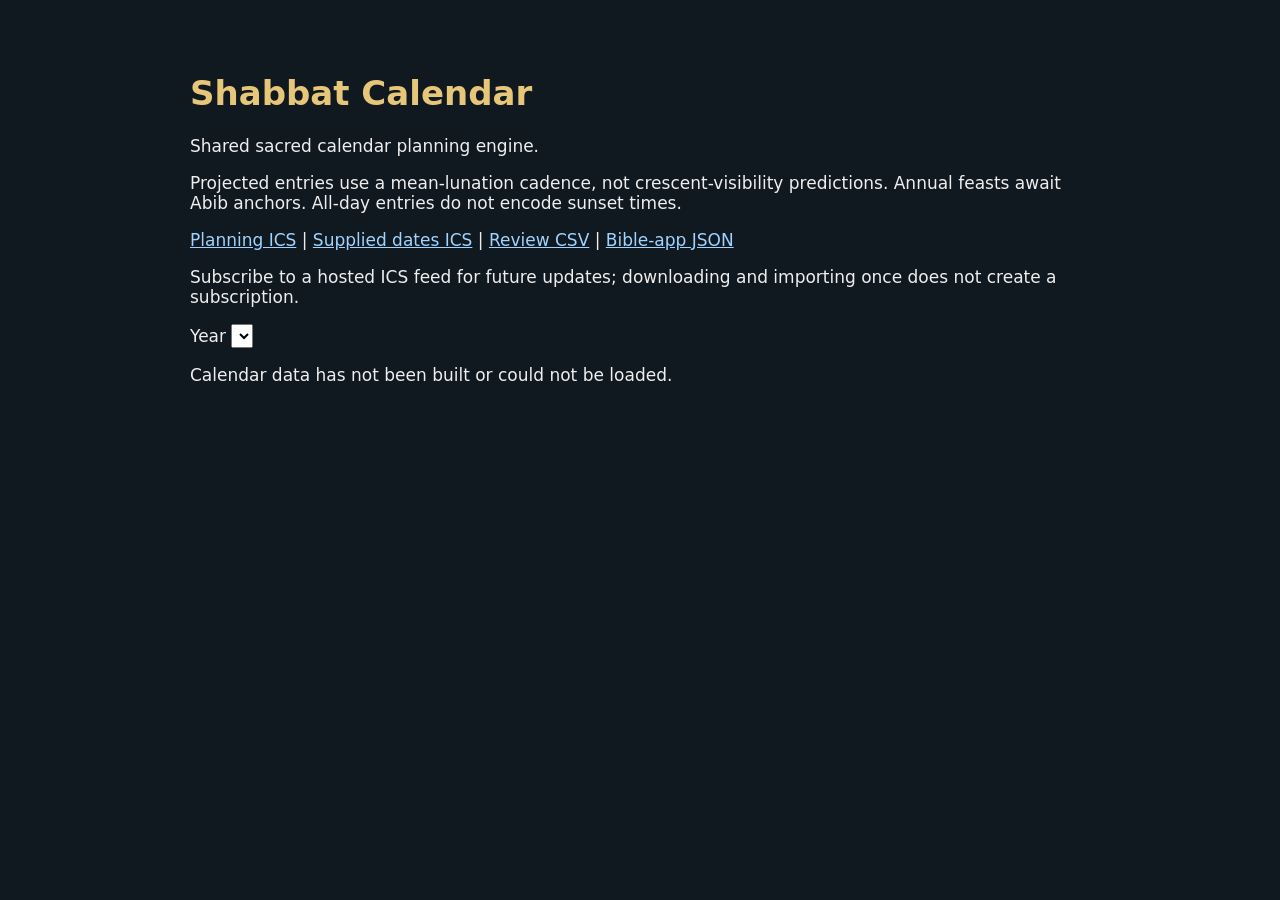
==== public/index.html @ 399f69e1 "Add multi-year sacred calendar engine and planning website" ====
<!doctype html>
<html lang="en"><meta charset="utf-8"><meta name="viewport" content="width=device-width,initial-scale=1"><title>Shabbat Calendar</title>
<style>body{font:17px system-ui;background:#101820;color:#eee;max-width:900px;margin:30px auto;padding:20px}a{color:#9ed4ff}li{margin:12px 0}select{font:inherit}h1{color:#e6c77a}</style>
<h1>Shabbat Calendar</h1><p>Shared sacred calendar planning engine.</p><p>Projected entries use a mean-lunation cadence, not crescent-visibility predictions. Annual feasts await Abib anchors. All-day entries do not encode sunset times.</p>
<p><a href="planning.ics">Planning ICS</a> | <a href="supplied.ics">Supplied dates ICS</a> | <a href="calendar.csv">Review CSV</a> | <a href="calendar.json">Bible-app JSON</a></p>
<p>Subscribe to a hosted ICS feed for future updates; downloading and importing once does not create a subscription.</p>
<label>Year <select id="year"></select></label><p id="pending"></p><ul id="events"></ul>
<script>fetch('calendar.json').then(r=>{if(!r.ok)throw Error('Data unavailable');return r.json()}).then(data=>{const year=document.getElementById('year');for(const y of [...new Set(data.events.map(e=>e.date.slice(0,4)))]){const o=document.createElement('option');o.value=y;o.textContent=y;year.append(o)}function render(){const list=document.getElementById('events');list.replaceChildren();const p=data.pending.find(p=>String(p.year)===year.value);document.getElementById('pending').textContent=p?p.reason:'';for(const e of data.events.filter(e=>e.date.startsWith(year.value))){const li=document.createElement('li');li.textContent=e.date+' - '+e.title+' ['+e.status+']';list.append(li)}}year.onchange=render;render()}).catch(()=>{document.getElementById('pending').textContent='Calendar data has not been built or could not be loaded.'});</script></html>
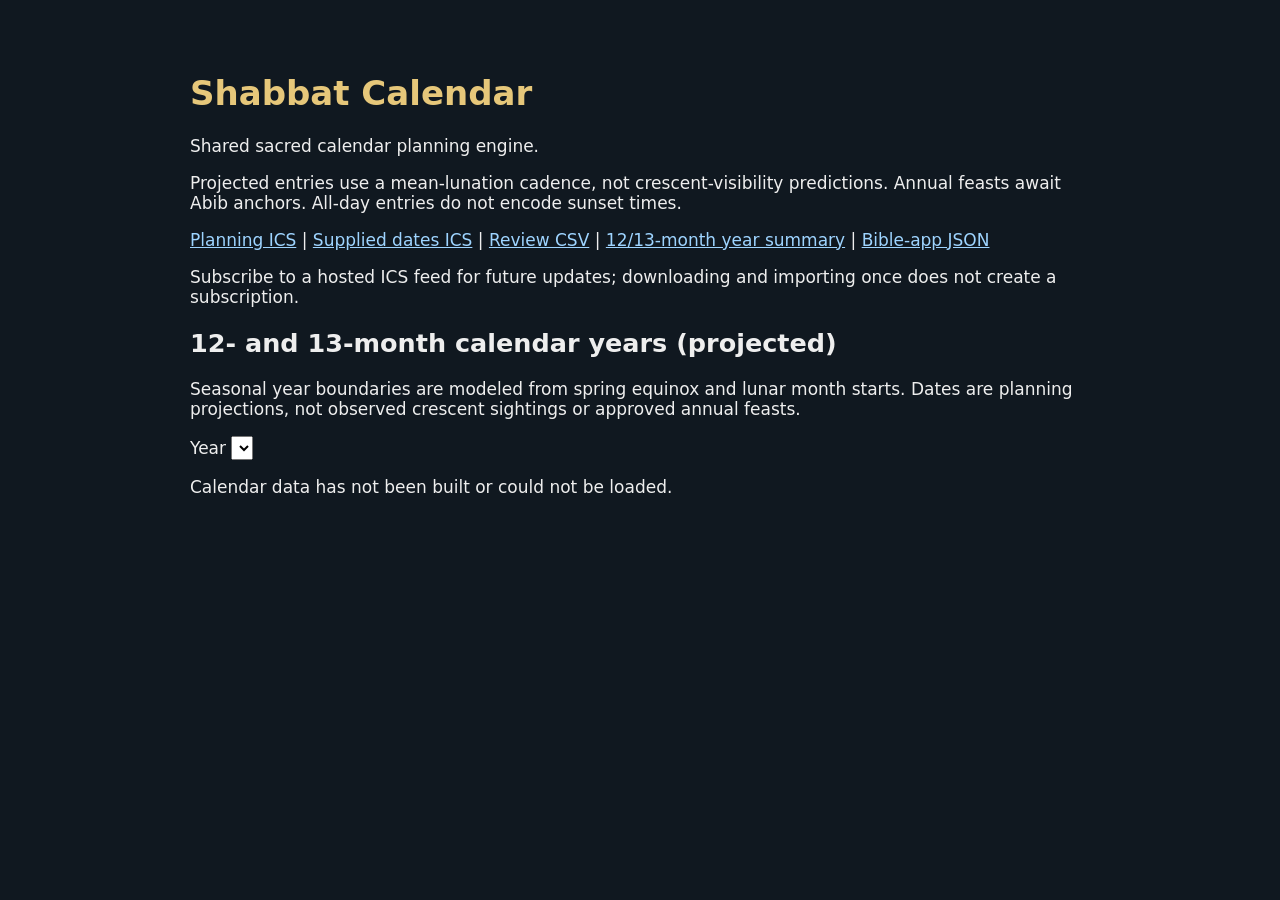
==== commit 36119bb0: "ui: show projected 12- and 13-month years on published Shabbat Calendar" ====
--- a/public/index.html
+++ b/public/index.html
@@ -2,7 +2,7 @@
 <html lang="en"><meta charset="utf-8"><meta name="viewport" content="width=device-width,initial-scale=1"><title>Shabbat Calendar</title>
 <style>body{font:17px system-ui;background:#101820;color:#eee;max-width:900px;margin:30px auto;padding:20px}a{color:#9ed4ff}li{margin:12px 0}select{font:inherit}h1{color:#e6c77a}</style>
 <h1>Shabbat Calendar</h1><p>Shared sacred calendar planning engine.</p><p>Projected entries use a mean-lunation cadence, not crescent-visibility predictions. Annual feasts await Abib anchors. All-day entries do not encode sunset times.</p>
-<p><a href="planning.ics">Planning ICS</a> | <a href="supplied.ics">Supplied dates ICS</a> | <a href="calendar.csv">Review CSV</a> | <a href="calendar.json">Bible-app JSON</a></p>
+<p><a href="planning.ics">Planning ICS</a> | <a href="supplied.ics">Supplied dates ICS</a> | <a href="calendar.csv">Review CSV</a> | <a href="intercalation.csv">12/13-month year summary</a> | <a href="calendar.json">Bible-app JSON</a></p>
 <p>Subscribe to a hosted ICS feed for future updates; downloading and importing once does not create a subscription.</p>
-<label>Year <select id="year"></select></label><p id="pending"></p><ul id="events"></ul>
-<script>fetch('calendar.json').then(r=>{if(!r.ok)throw Error('Data unavailable');return r.json()}).then(data=>{const year=document.getElementById('year');for(const y of [...new Set(data.events.map(e=>e.date.slice(0,4)))]){const o=document.createElement('option');o.value=y;o.textContent=y;year.append(o)}function render(){const list=document.getElementById('events');list.replaceChildren();const p=data.pending.find(p=>String(p.year)===year.value);document.getElementById('pending').textContent=p?p.reason:'';for(const e of data.events.filter(e=>e.date.startsWith(year.value))){const li=document.createElement('li');li.textContent=e.date+' - '+e.title+' ['+e.status+']';list.append(li)}}year.onchange=render;render()}).catch(()=>{document.getElementById('pending').textContent='Calendar data has not been built or could not be loaded.'});</script></html>
+<section aria-labelledby="year-cycle"><h2 id="year-cycle">12- and 13-month calendar years (projected)</h2><p>Seasonal year boundaries are modeled from spring equinox and lunar month starts. Dates are planning projections, not observed crescent sightings or approved annual feasts.</p><ul id="intercalation"></ul></section><label>Year <select id="year"></select></label><p id="pending"></p><ul id="events"></ul>
+<script>fetch('calendar.json').then(r=>{if(!r.ok)throw Error('Data unavailable');return r.json()}).then(data=>{const cycle=document.getElementById('intercalation');for(const item of data.seasonal_years||[]){const li=document.createElement('li');li.textContent=String(item.year)+': '+String(item.month_count)+' lunar months; first month '+item.first_month_start+(item.thirteenth_month_start?'; 13th month starts '+item.thirteenth_month_start:'')+' [planning projection]';cycle.append(li)}const year=document.getElementById('year');for(const y of [...new Set(data.events.map(e=>e.date.slice(0,4)))]){const o=document.createElement('option');o.value=y;o.textContent=y;year.append(o)}function render(){const list=document.getElementById('events');list.replaceChildren();const p=data.pending.find(p=>String(p.year)===year.value);document.getElementById('pending').textContent=p?p.reason:'';for(const e of data.events.filter(e=>e.date.startsWith(year.value))){const li=document.createElement('li');li.textContent=e.date+' - '+e.title+' ['+e.status+']';list.append(li)}}year.onchange=render;render()}).catch(()=>{document.getElementById('pending').textContent='Calendar data has not been built or could not be loaded.'});</script></html>
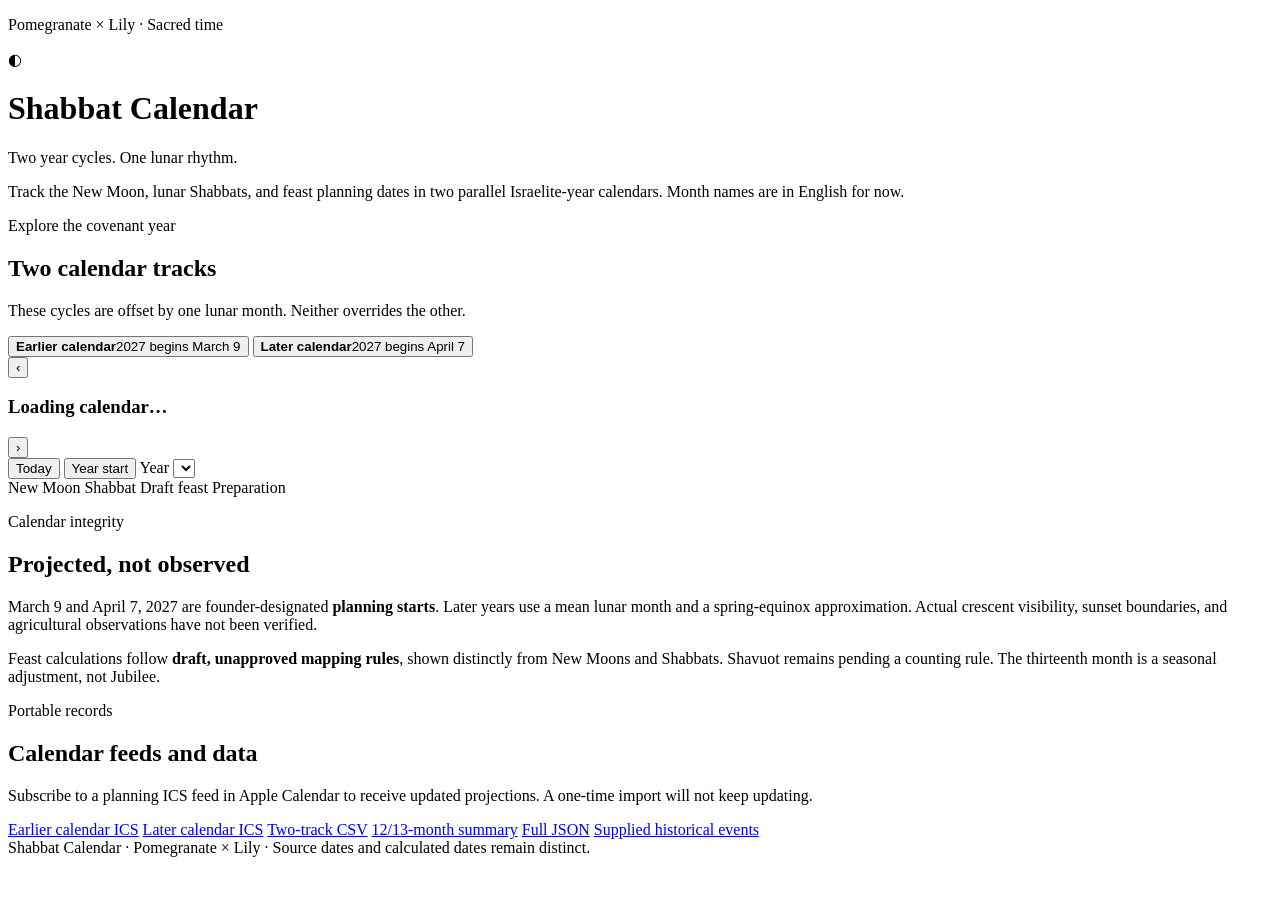
==== commit e7789e6c: "ui: replace dates-only Shabbat page with dual-track calendar layout and downloads" ====
--- a/public/index.html
+++ b/public/index.html
@@ -1,8 +1,74 @@
 <!doctype html>
-<html lang="en"><meta charset="utf-8"><meta name="viewport" content="width=device-width,initial-scale=1"><title>Shabbat Calendar</title>
-<style>body{font:17px system-ui;background:#101820;color:#eee;max-width:900px;margin:30px auto;padding:20px}a{color:#9ed4ff}li{margin:12px 0}select{font:inherit}h1{color:#e6c77a}</style>
-<h1>Shabbat Calendar</h1><p>Shared sacred calendar planning engine.</p><p>Projected entries use a mean-lunation cadence, not crescent-visibility predictions. Annual feasts await Abib anchors. All-day entries do not encode sunset times.</p>
-<p><a href="planning.ics">Planning ICS</a> | <a href="supplied.ics">Supplied dates ICS</a> | <a href="calendar.csv">Review CSV</a> | <a href="intercalation.csv">12/13-month year summary</a> | <a href="calendar.json">Bible-app JSON</a></p>
-<p>Subscribe to a hosted ICS feed for future updates; downloading and importing once does not create a subscription.</p>
-<section aria-labelledby="year-cycle"><h2 id="year-cycle">12- and 13-month calendar years (projected)</h2><p>Seasonal year boundaries are modeled from spring equinox and lunar month starts. Dates are planning projections, not observed crescent sightings or approved annual feasts.</p><ul id="intercalation"></ul></section><label>Year <select id="year"></select></label><p id="pending"></p><ul id="events"></ul>
-<script>fetch('calendar.json').then(r=>{if(!r.ok)throw Error('Data unavailable');return r.json()}).then(data=>{const cycle=document.getElementById('intercalation');for(const item of data.seasonal_years||[]){const li=document.createElement('li');li.textContent=String(item.year)+': '+String(item.month_count)+' lunar months; first month '+item.first_month_start+(item.thirteenth_month_start?'; 13th month starts '+item.thirteenth_month_start:'')+' [planning projection]';cycle.append(li)}const year=document.getElementById('year');for(const y of [...new Set(data.events.map(e=>e.date.slice(0,4)))]){const o=document.createElement('option');o.value=y;o.textContent=y;year.append(o)}function render(){const list=document.getElementById('events');list.replaceChildren();const p=data.pending.find(p=>String(p.year)===year.value);document.getElementById('pending').textContent=p?p.reason:'';for(const e of data.events.filter(e=>e.date.startsWith(year.value))){const li=document.createElement('li');li.textContent=e.date+' - '+e.title+' ['+e.status+']';list.append(li)}}year.onchange=render;render()}).catch(()=>{document.getElementById('pending').textContent='Calendar data has not been built or could not be loaded.'});</script></html>
+<html lang="en">
+<head>
+<meta charset="utf-8">
+<meta name="viewport" content="width=device-width,initial-scale=1,viewport-fit=cover">
+<meta name="theme-color" content="#11191a">
+<meta name="description" content="Shabbat Calendar — two parallel Israelite year tracks with projected new moons, Sabbaths, and draft feast dates.">
+<title>Shabbat Calendar | Parallel Covenant Years</title>
+<link rel="stylesheet" href="site.css">
+<script src="app.js" defer></script>
+</head>
+<body>
+<main class="shell">
+<header class="masthead">
+  <p class="eyebrow">Pomegranate × Lily · Sacred time</p>
+  <div class="brand">
+    <div class="moonmark" aria-hidden="true">◐</div>
+    <div><h1>Shabbat Calendar</h1><p>Two year cycles. One lunar rhythm.</p></div>
+  </div>
+  <p class="intro">Track the New Moon, lunar Shabbats, and feast planning dates in two parallel Israelite-year calendars. Month names are in English for now.</p>
+</header>
+<section class="calendar-shell" aria-labelledby="calendar-heading">
+  <div class="section-head">
+    <p class="eyebrow">Explore the covenant year</p>
+    <h2 id="calendar-heading">Two calendar tracks</h2>
+    <p>These cycles are offset by one lunar month. Neither overrides the other.</p>
+  </div>
+  <div id="track-tabs" class="track-tabs" role="group" aria-label="Choose Israelite calendar track">
+    <button type="button" data-track="earlier" class="track-tab" aria-pressed="true"><strong>Earlier calendar</strong><span>2027 begins March 9</span></button>
+    <button type="button" data-track="later" class="track-tab" aria-pressed="false"><strong>Later calendar</strong><span>2027 begins April 7</span></button>
+  </div>
+  <div id="year-summary" class="year-summary" aria-live="polite"></div>
+  <div class="month-nav">
+    <button id="previous-month" type="button" class="icon-btn" aria-label="Previous month">‹</button>
+    <h3 id="month-heading">Loading calendar…</h3>
+    <button id="next-month" type="button" class="icon-btn" aria-label="Next month">›</button>
+  </div>
+  <div class="quick-nav">
+    <button type="button" id="jump-today">Today</button>
+    <button type="button" id="jump-year-start">Year start</button>
+    <label>Year <select id="choose-year" aria-label="Select Israelite year"></select></label>
+  </div>
+  <div class="legend" aria-label="Event legend">
+    <span><i class="dot moon"></i>New Moon</span>
+    <span><i class="dot sabbath"></i>Shabbat</span>
+    <span><i class="dot feast"></i>Draft feast</span>
+    <span><i class="dot prep"></i>Preparation</span>
+  </div>
+  <div id="month-grid" class="month-grid" role="group" aria-label="Gregorian monthly calendar with lunar observances"></div>
+  <div id="selected-day" class="selected-day" aria-live="polite"></div>
+</section>
+<section class="information" aria-labelledby="integrity-heading">
+  <p class="eyebrow">Calendar integrity</p>
+  <h2 id="integrity-heading">Projected, not observed</h2>
+  <p>March 9 and April 7, 2027 are founder-designated <strong>planning starts</strong>. Later years use a mean lunar month and a spring-equinox approximation. Actual crescent visibility, sunset boundaries, and agricultural observations have not been verified.</p>
+  <p>Feast calculations follow <strong>draft, unapproved mapping rules</strong>, shown distinctly from New Moons and Shabbats. Shavuot remains pending a counting rule. The thirteenth month is a seasonal adjustment, not Jubilee.</p>
+</section>
+<section class="downloads" aria-labelledby="feeds-heading">
+  <p class="eyebrow">Portable records</p>
+  <h2 id="feeds-heading">Calendar feeds and data</h2>
+  <p>Subscribe to a planning ICS feed in Apple Calendar to receive updated projections. A one-time import will not keep updating.</p>
+  <div class="links">
+    <a href="earlier-planning.ics">Earlier calendar ICS</a>
+    <a href="later-planning.ics">Later calendar ICS</a>
+    <a href="track-calendar.csv">Two-track CSV</a>
+    <a href="track-years.csv">12/13-month summary</a>
+    <a href="calendar.json">Full JSON</a>
+    <a href="supplied.ics">Supplied historical events</a>
+  </div>
+</section>
+<footer>Shabbat Calendar · Pomegranate × Lily · Source dates and calculated dates remain distinct.</footer>
+</main>
+</body>
+</html>
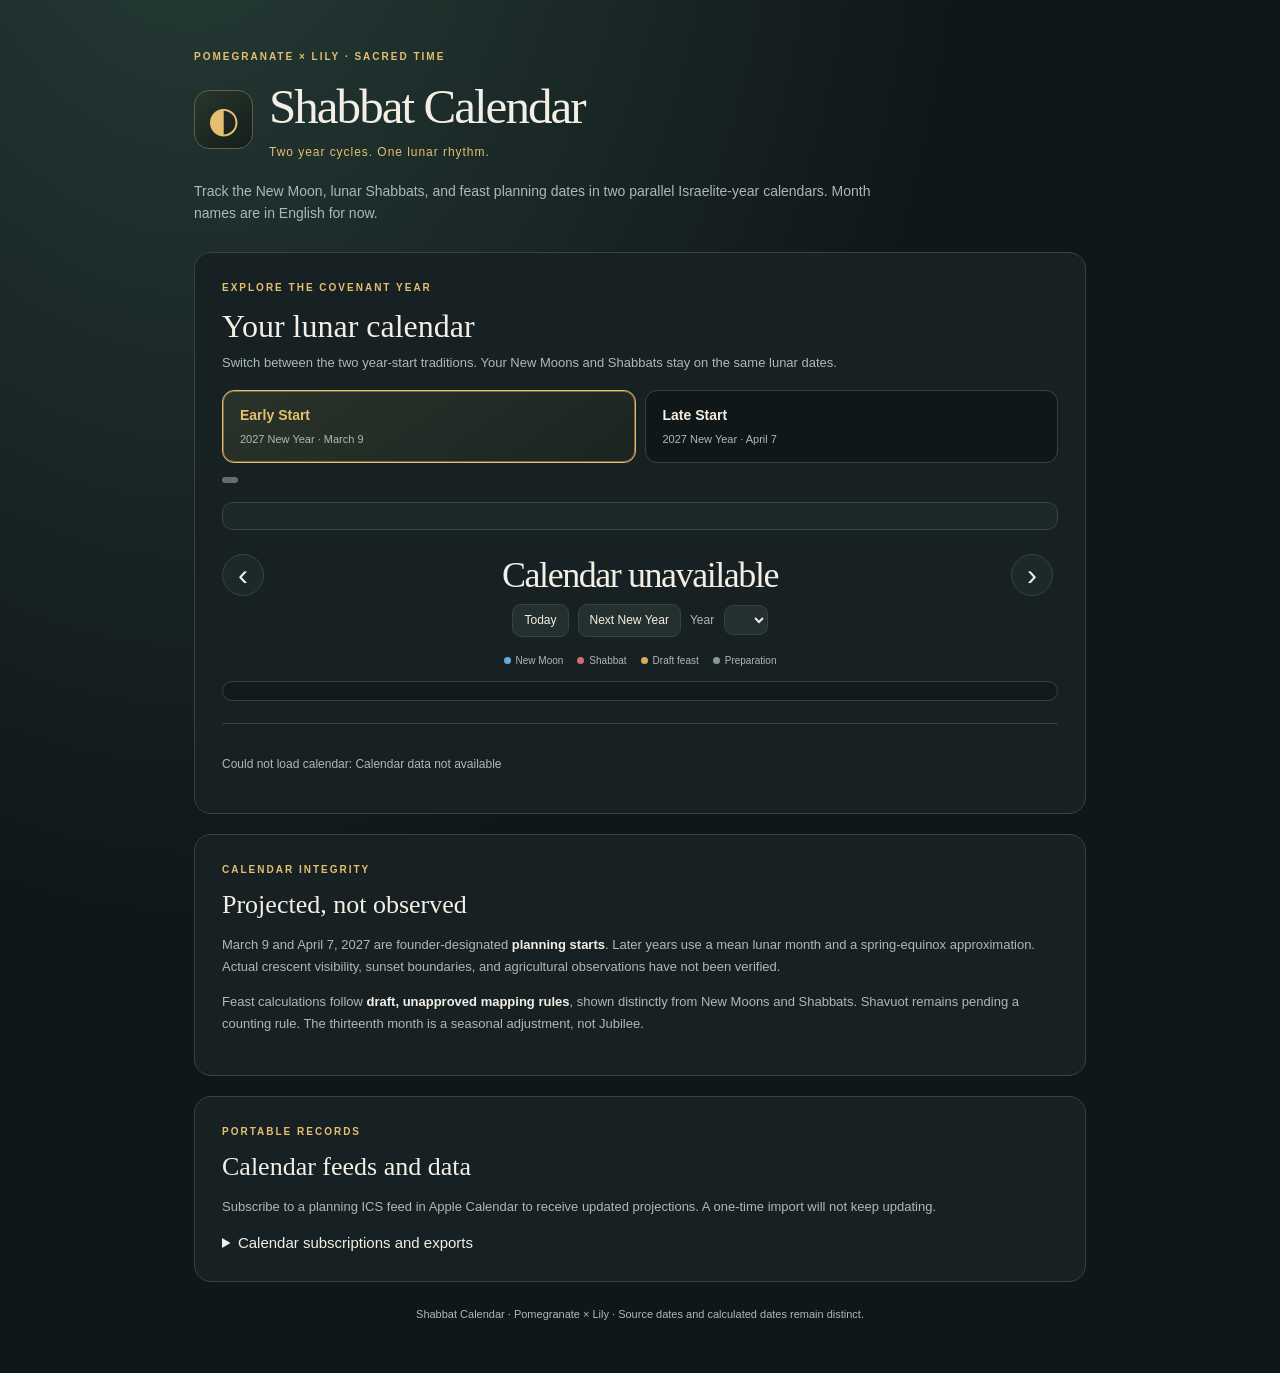
==== commit 779dd7e1: "ui: rename calendar tracks, show next Shabbat first and hide technical file exports behind details" ====
--- a/public/index.html
+++ b/public/index.html
@@ -22,13 +22,14 @@
 <section class="calendar-shell" aria-labelledby="calendar-heading">
   <div class="section-head">
     <p class="eyebrow">Explore the covenant year</p>
-    <h2 id="calendar-heading">Two calendar tracks</h2>
-    <p>These cycles are offset by one lunar month. Neither overrides the other.</p>
+    <h2 id="calendar-heading">Your lunar calendar</h2>
+    <p>Switch between the two year-start traditions. Your New Moons and Shabbats stay on the same lunar dates.</p>
   </div>
   <div id="track-tabs" class="track-tabs" role="group" aria-label="Choose Israelite calendar track">
-    <button type="button" data-track="earlier" class="track-tab" aria-pressed="true"><strong>Earlier calendar</strong><span>2027 begins March 9</span></button>
-    <button type="button" data-track="later" class="track-tab" aria-pressed="false"><strong>Later calendar</strong><span>2027 begins April 7</span></button>
+    <button type="button" data-track="earlier" class="track-tab" aria-pressed="true"><strong>Early Start</strong><span>2027 New Year · March 9</span></button>
+    <button type="button" data-track="later" class="track-tab" aria-pressed="false"><strong>Late Start</strong><span>2027 New Year · April 7</span></button>
   </div>
+  <button id="up-next" type="button" class="up-next" aria-label="Open next Shabbat"></button>
   <div id="year-summary" class="year-summary" aria-live="polite"></div>
   <div class="month-nav">
     <button id="previous-month" type="button" class="icon-btn" aria-label="Previous month">‹</button>
@@ -37,8 +38,8 @@
   </div>
   <div class="quick-nav">
     <button type="button" id="jump-today">Today</button>
-    <button type="button" id="jump-year-start">Year start</button>
-    <label>Year <select id="choose-year" aria-label="Select Israelite year"></select></label>
+    <button type="button" id="jump-year-start">Next New Year</button>
+    <label>Year <select id="choose-year" aria-label="Jump to Israelite year"></select></label>
   </div>
   <div class="legend" aria-label="Event legend">
     <span><i class="dot moon"></i>New Moon</span>
@@ -59,14 +60,14 @@
   <p class="eyebrow">Portable records</p>
   <h2 id="feeds-heading">Calendar feeds and data</h2>
   <p>Subscribe to a planning ICS feed in Apple Calendar to receive updated projections. A one-time import will not keep updating.</p>
-  <div class="links">
-    <a href="earlier-planning.ics">Earlier calendar ICS</a>
-    <a href="later-planning.ics">Later calendar ICS</a>
-    <a href="track-calendar.csv">Two-track CSV</a>
-    <a href="track-years.csv">12/13-month summary</a>
-    <a href="calendar.json">Full JSON</a>
-    <a href="supplied.ics">Supplied historical events</a>
-  </div>
+  <details class="feed-details"><summary>Calendar subscriptions and exports</summary><div class="links">
+    <a href="earlier-planning.ics">Subscribe · Early Start</a>
+    <a href="later-planning.ics">Subscribe · Late Start</a>
+    <a href="track-calendar.csv">Download event data</a>
+    <a href="track-years.csv">Download year cycles</a>
+    <a href="calendar.json">App data</a>
+    <a href="supplied.ics">Past observances</a>
+  </div></details>
 </section>
 <footer>Shabbat Calendar · Pomegranate × Lily · Source dates and calculated dates remain distinct.</footer>
 </main>
--- a/public/site.css
+++ b/public/site.css
@@ -0,0 +1,92 @@
+/* Shabbat Calendar — phone-first dark parchment and restrained covenant gold. */
+:root{color-scheme:dark;--bg:#101718;--panel:#172123;--panel2:#1b292a;--line:#364345;--text:#f3efe5;--muted:#adb9b7;--gold:#e4bf70;--gold2:#b98e42;--moon:#67a9d7;--sabbath:#d26b78;--feast:#d4ae60;--prep:#879694;--radius:17px}
+*{box-sizing:border-box}
+html{scroll-behavior:smooth}
+body{margin:0;min-width:320px;background:radial-gradient(ellipse at 15% -15%,#263d38 0,transparent 50%),var(--bg);color:var(--text);font:15px/1.55 -apple-system,BlinkMacSystemFont,"Segoe UI",sans-serif}
+button,select{font:inherit;cursor:pointer}
+button:focus-visible,select:focus-visible,a:focus-visible{outline:2px solid var(--gold);outline-offset:3px}
+a{color:var(--gold)}
+.shell{width:min(100%,960px);padding:25px clamp(13px,4vw,34px) 50px;margin:0 auto}
+.eyebrow{color:var(--gold);font-size:10px;font-weight:750;letter-spacing:.2em;text-transform:uppercase;margin:0 0 13px}
+.masthead{padding:24px 0 27px}
+.brand{display:flex;align-items:center;gap:16px}
+.moonmark{width:59px;height:59px;display:grid;place-items:center;border:1px solid #665c44;border-radius:15px;color:var(--gold);font-size:36px;background:linear-gradient(140deg,#28362d,#141d1b);flex:none}
+h1,h2,h3,h4{font-family:Georgia,"Times New Roman",serif;font-weight:500;line-height:1.17;margin:0}
+h1{font-size:clamp(31px,5.2vw,49px);letter-spacing:-.04em}
+.brand p{font-size:12px;letter-spacing:.08em;color:var(--gold);margin:8px 0 0}
+.intro{font-size:14px;color:var(--muted);max-width:700px;margin:20px 0 0}
+.calendar-shell,.information,.downloads{border:1px solid var(--line);border-radius:var(--radius);padding:clamp(14px,3vw,27px);background:var(--panel)}
+.section-head{margin-bottom:17px}
+.section-head h2{font-size:clamp(24px,4vw,32px)}
+.section-head>p:last-child{color:var(--muted);font-size:13px;margin:7px 0 0}
+.track-tabs{display:grid;grid-template-columns:1fr 1fr;gap:9px}
+.track-tab{border:1px solid var(--line);border-radius:12px;background:var(--bg);color:var(--muted);text-align:left;padding:14px 17px;display:grid;gap:4px;min-width:0}
+.track-tab strong{color:var(--text);font-size:14px;font-weight:750}
+.track-tab span{font-size:11px}
+.track-tab[aria-pressed=true]{border-color:var(--gold);background:linear-gradient(145deg,#2a3329,#1b2422);box-shadow:inset 0 0 0 1px #7b663e}
+.track-tab[aria-pressed=true] strong{color:var(--gold)}
+.year-summary{display:flex;align-items:center;flex-wrap:wrap;gap:10px 15px;margin:16px 0 24px;padding:13px 15px;border-radius:10px;background:var(--panel2);border:1px solid #354641}
+.year-summary strong{font-size:14px}
+.year-summary small{font-size:11px;color:var(--muted)}
+.year-summary .summary-pill{border-radius:99px;padding:4px 9px;border:1px solid #a98a4b;color:var(--gold);font-weight:700;font-size:11px}
+.year-summary .summary-pill.extra{background:#383020}
+.month-nav{display:grid;grid-template-columns:47px 1fr 47px;align-items:center;gap:10px;margin-top:8px}
+.month-nav h3{text-align:center;font-size:clamp(27px,4vw,36px);letter-spacing:-.04em}
+.icon-btn{height:42px;width:42px;border-radius:50%;background:var(--panel2);color:var(--text);border:1px solid var(--line);font-size:30px;line-height:1}
+.icon-btn:hover{border-color:var(--gold)}
+.quick-nav{display:flex;flex-wrap:wrap;justify-content:center;align-items:center;gap:9px;margin:8px 0 16px}
+.quick-nav button,.quick-nav select{background:#23302f;color:var(--text);border:1px solid var(--line);border-radius:9px;padding:6px 11px;font-size:12px}
+.quick-nav label{color:var(--muted);font-size:12px}
+.quick-nav select{margin-left:6px}
+.legend{display:flex;justify-content:center;flex-wrap:wrap;gap:8px 14px;color:var(--muted);font-size:10px;margin:0 0 13px}
+.legend span{display:inline-flex;gap:5px;align-items:center}
+.dot{width:7px;height:7px;display:block;flex:none;border-radius:50%}
+.dot.moon{background:var(--moon)}.dot.sabbath{background:var(--sabbath)}.dot.feast{background:var(--feast)}.dot.prep{background:var(--prep)}
+.month-grid{display:grid;grid-template-columns:repeat(7,minmax(0,1fr));gap:4px;padding:9px;border-radius:14px;background:#111b1c;border:1px solid #304143}
+.weekday{font-size:11px;font-weight:700;letter-spacing:.09em;text-align:center;color:#c2cdc9;text-transform:uppercase;padding:8px 0}
+.day{min-height:91px;display:flex;flex-direction:column;align-items:flex-start;gap:5px;border:1px solid transparent;border-radius:9px;background:#1b2829;color:var(--text);padding:8px;min-width:0;text-align:left;overflow:hidden}
+.day:hover{background:#2b3b38}
+.day.outside{opacity:.33}
+.day.active{border-color:var(--gold);background:#29352e}
+.day.today .number{color:var(--gold);text-decoration:underline;text-underline-offset:3px}
+.day .number{font-size:13px;font-weight:700;line-height:1.2}
+.day .lunar-tag{font-size:10px;line-height:1.1;color:#b6bfad;white-space:nowrap;letter-spacing:-.03em}
+.day .dots{display:flex;gap:3px;flex-wrap:wrap;min-height:7px}
+.day .event-name{font-size:10px;color:var(--muted);line-height:1.15;overflow-wrap:anywhere;display:-webkit-box;-webkit-box-orient:vertical;-webkit-line-clamp:2;line-clamp:2;overflow:hidden}
+.selected-day{margin:22px 0 0;border-top:1px solid var(--line);padding-top:19px}
+.selected-day h3{font-size:clamp(21px,4vw,27px);margin:0 0 7px}
+.selected-day .lunar-context{color:var(--gold);font-size:13px;font-weight:700;margin:0 0 13px}
+.selected-day .muted{color:var(--muted);font-size:12px}
+.day-events{display:grid;gap:9px;margin-top:12px}
+.event{border:1px solid #344443;border-left:3px solid var(--line);border-radius:0 10px 10px 0;background:#1e2c2c;padding:12px 14px}
+.event.type-new_moon{border-left-color:var(--moon)}.event.type-sabbath{border-left-color:var(--sabbath)}.event.type-feast{border-left-color:var(--feast)}.event.type-preparation{border-left-color:var(--prep)}
+.event h4{font:700 15px/1.35 -apple-system,BlinkMacSystemFont,"Segoe UI",sans-serif}
+.event p{font-size:11px;margin:5px 0 0;color:var(--muted)}
+.event .marker{display:inline-block;font-weight:750;letter-spacing:.08em;text-transform:uppercase;color:var(--gold);font-size:10px;margin:0 0 5px}
+.information,.downloads{margin-top:20px}
+.information h2,.downloads h2{font-size:26px}
+.information p:not(.eyebrow),.downloads p:not(.eyebrow){font-size:13px;line-height:1.7;color:var(--muted)}
+.information strong{color:var(--text)}
+.links{display:flex;flex-wrap:wrap;gap:9px;margin-top:16px}
+.links a{border:1px solid #806d4d;border-radius:9px;padding:9px 12px;text-decoration:none;font-size:12px;color:var(--gold);font-weight:700}
+.links a:hover{background:#302c23}
+footer{padding-top:24px;text-align:center;color:var(--muted);font-size:11px}
+@media(max-width:600px){
+ .shell{padding:12px 10px 42px}.masthead{padding:19px 7px 23px}
+ .calendar-shell{padding:13px 9px 19px}
+ .track-tab{padding:11px 9px}.track-tab strong{font-size:12px}.track-tab span{font-size:10px}
+ .year-summary{margin-bottom:17px}
+ .month-grid{gap:2px;padding:5px}
+ .weekday{font-size:10px}
+ .day{min-height:65px;align-items:center;padding:5px 2px;gap:5px}
+ .day .number{font-size:12px}
+ .day .lunar-tag{font-size:9px}
+ .day .event-name{display:none}
+ .day .dots{justify-content:center;gap:2px}
+ .dot{width:6px;height:6px}
+ .legend{gap:6px 9px}
+ .month-nav{grid-template-columns:38px 1fr 38px}
+ .icon-btn{width:37px;height:37px}
+ .information,.downloads{padding:16px}
+}
+@media(max-width:365px){.day{min-height:60px}.day .lunar-tag{font-size:8px}.month-grid{padding:3px;gap:1px}.track-tab span{font-size:9px}}
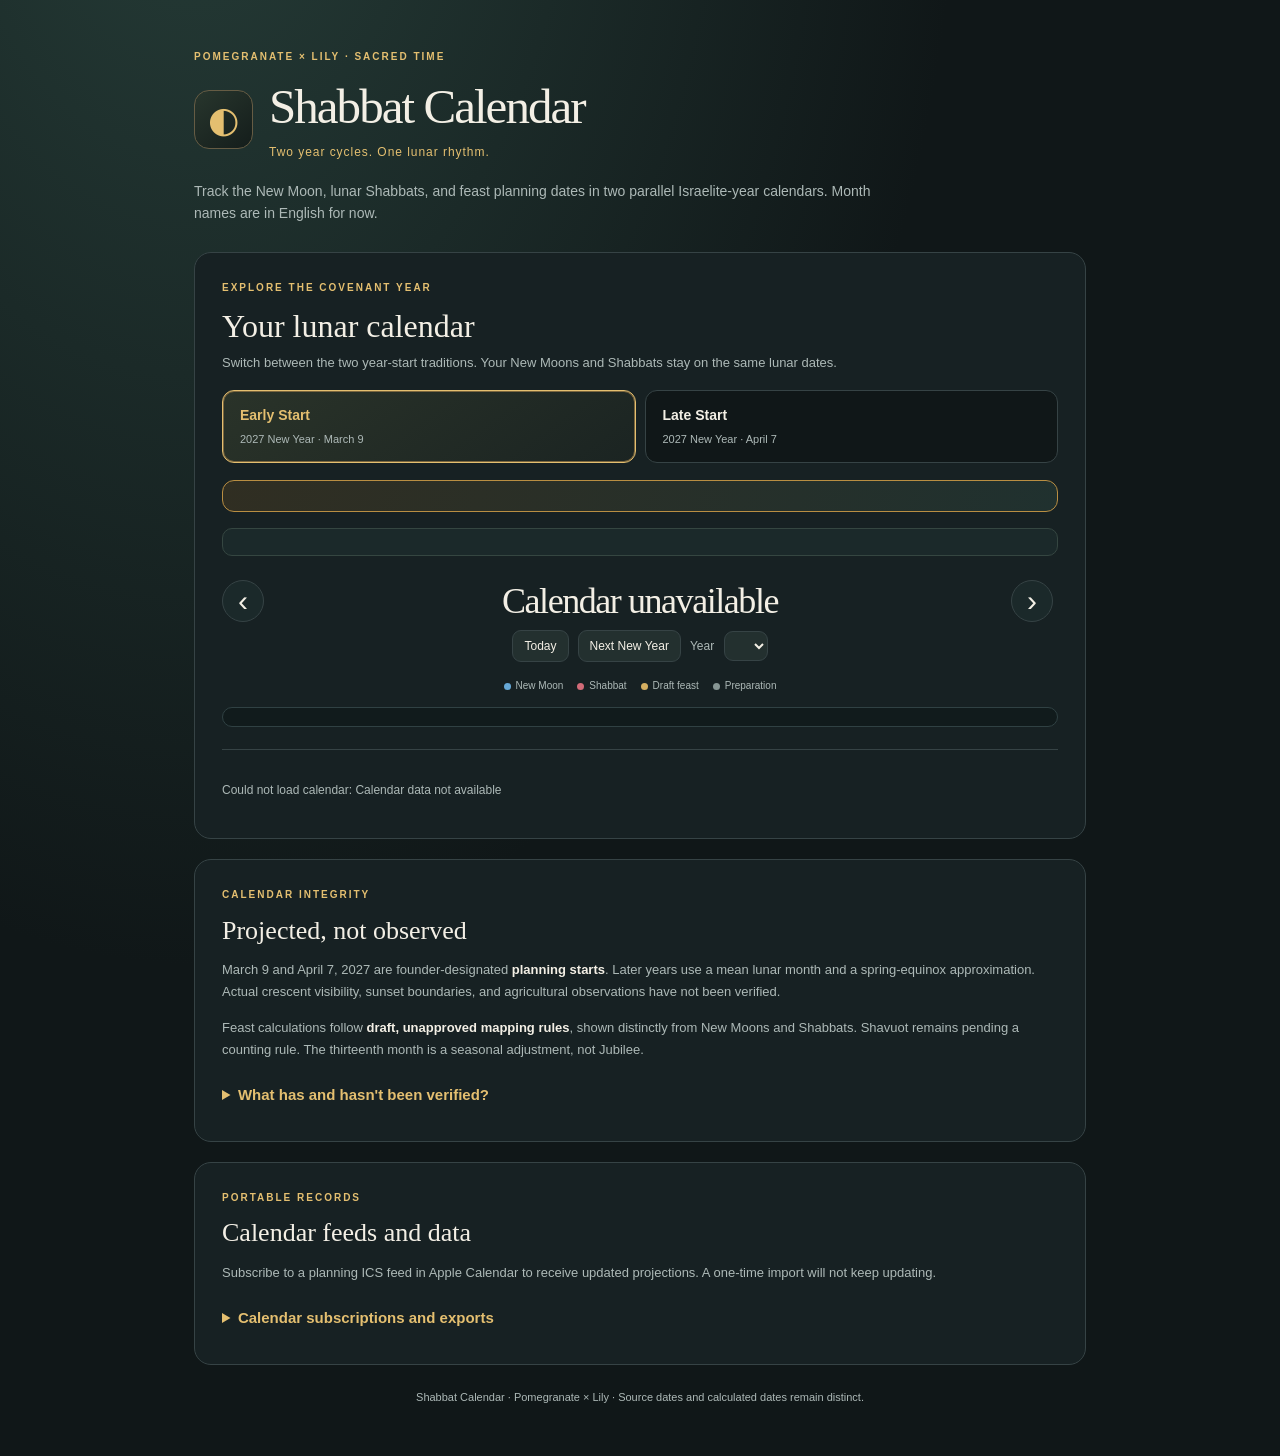
==== commit 58ab1d2e: "ui(release3): disclose calendar arithmetic audit and unresolved real-world verification" ====
--- a/public/index.html
+++ b/public/index.html
@@ -55,6 +55,10 @@
   <h2 id="integrity-heading">Projected, not observed</h2>
   <p>March 9 and April 7, 2027 are founder-designated <strong>planning starts</strong>. Later years use a mean lunar month and a spring-equinox approximation. Actual crescent visibility, sunset boundaries, and agricultural observations have not been verified.</p>
   <p>Feast calculations follow <strong>draft, unapproved mapping rules</strong>, shown distinctly from New Moons and Shabbats. Shavuot remains pending a counting rule. The thirteenth month is a seasonal adjustment, not Jubilee.</p>
+  <details id="verification-audit" class="feed-details">
+    <summary>What has and hasn't been verified?</summary>
+    <div id="verification-details" aria-live="polite"><p>Loading the verification audit…</p></div>
+  </details>
 </section>
 <section class="downloads" aria-labelledby="feeds-heading">
   <p class="eyebrow">Portable records</p>
--- a/public/site.css
+++ b/public/site.css
@@ -90,3 +90,43 @@
  .information,.downloads{padding:16px}
 }
 @media(max-width:365px){.day{min-height:60px}.day .lunar-tag{font-size:8px}.month-grid{padding:3px;gap:1px}.track-tab span{font-size:9px}}
+
+/* Immediately visible next-observance card, accessible from either track. */
+.up-next{display:grid;grid-template-columns:minmax(0,1fr) auto;align-items:center;gap:3px 12px;width:100%;margin:17px 0 12px;padding:15px 17px;text-align:left;border-radius:12px;border:1px solid var(--gold2);background:linear-gradient(110deg,#302e22,#20312f);color:var(--text)}
+.up-next:hover,.up-next:focus-visible{border-color:var(--gold);background:linear-gradient(110deg,#393423,#283b35)}
+.up-next-label{grid-column:1/-1;color:var(--gold);font-size:10px;letter-spacing:.12em;font-weight:750}
+.up-next-date{font-family:Georgia,serif;font-size:clamp(19px,4vw,27px);line-height:1.25;grid-column:1/-1}
+.up-next-meta{grid-column:1/-1;color:var(--muted);font-size:12px}
+.up-next[hidden]{display:none}
+.feed-details{margin-top:14px}
+.feed-details summary{cursor:pointer;font-weight:700;color:var(--gold);padding:8px 0}
+.feed-details .links{margin-top:8px}
+@media(max-width:600px){.up-next{margin-top:14px;padding:13px 14px}.up-next-date{font-size:22px}}
+
+/* Mobile first-glance: put the actual month grid in the first viewport.
+   Keep the observed/supplied-vs-projected distinction in the day details. */
+@media(max-width:600px){
+  .masthead{padding:10px 5px 12px}
+  .brand{gap:10px}
+  .moonmark{width:43px;height:43px;font-size:25px;border-radius:11px}
+  .brand h1{font-size:30px;letter-spacing:-.03em}
+  .brand p{margin:2px 0 0;font-size:10px}
+  .masthead>.eyebrow{font-size:9px;margin:0 0 6px}
+  .masthead>.intro{display:none}
+  .calendar-shell{padding:11px 9px 18px}
+  .section-head{margin-bottom:10px}
+  .section-head .eyebrow{display:none}
+  .section-head h2{font-size:23px}
+  .section-head>p:last-child{margin:4px 0 0;font-size:11px}
+  .track-tab{padding:8px 10px}
+  .year-summary{gap:5px 10px;padding:10px 11px;margin:9px 0 13px}
+  .year-summary small{font-size:10px}
+  .up-next{margin:10px 0 9px;padding:10px 12px}
+  .up-next-date{font-size:21px}
+  .up-next-label{font-size:9px}
+  .up-next-meta{font-size:11px}
+  .month-nav{margin-top:0}
+  .month-nav h3{font-size:27px}
+  .quick-nav{margin:5px 0 10px}
+  .legend{margin:0 0 8px}
+}
